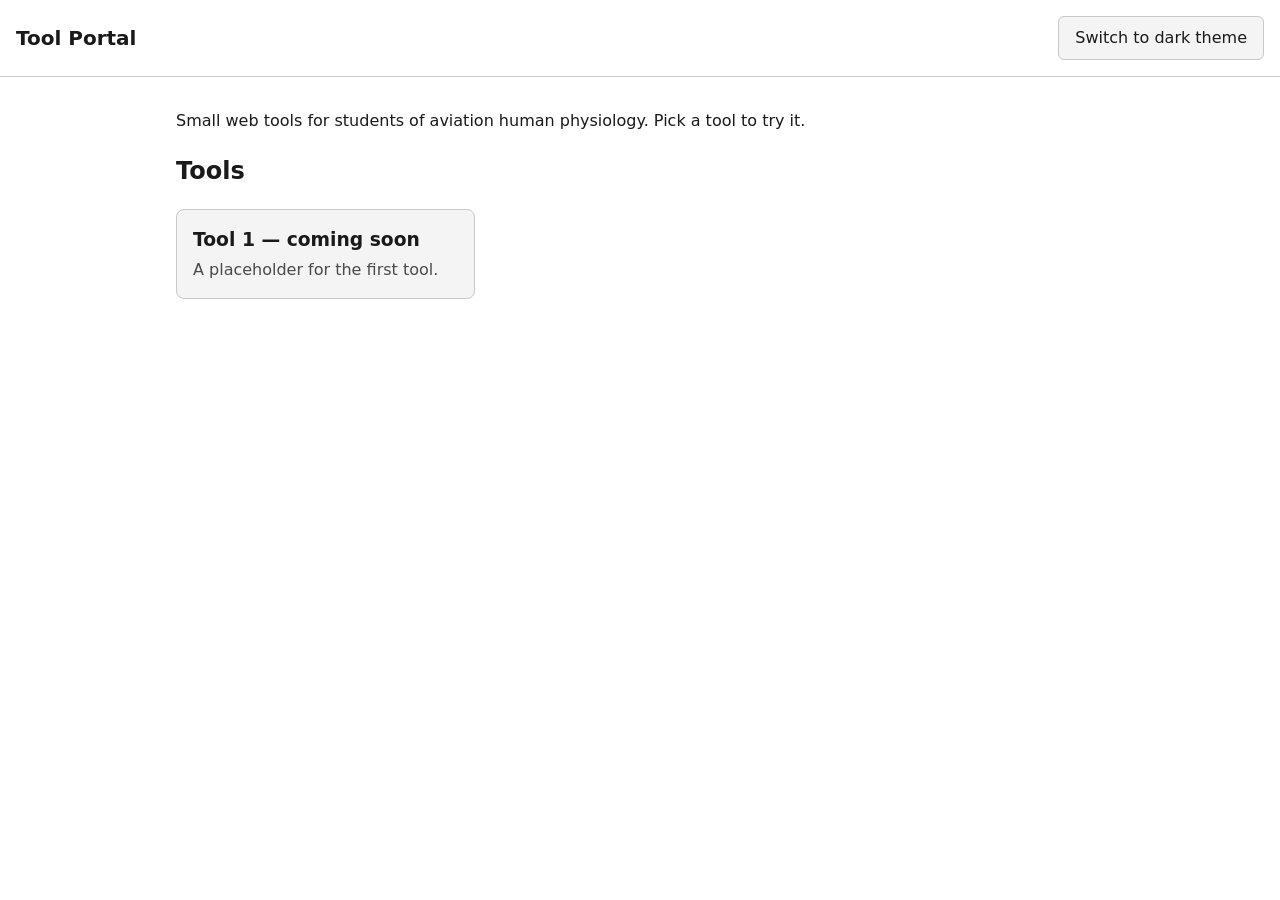
==== index.html @ d12a96b6 "Build portal homepage with placeholder tool card Co-Authored-By: Claude Sonnet 5.5 <noreply@anthropi" ====
<!DOCTYPE html>
<html lang="en" data-theme="light">
<head>
  <meta charset="utf-8">
  <meta name="viewport" content="width=device-width, initial-scale=1">
  <title>Tool Portal</title>
  <link rel="stylesheet" href="css/styles.css">
  <script src="js/theme.js"></script>
</head>
<body>
  <header class="site-header">
    <h1 class="site-title">Tool Portal</h1>
    <button id="theme-toggle" class="theme-toggle" type="button">Switch to dark theme</button>
  </header>

  <main>
    <p>Small web tools for students of aviation human physiology. Pick a tool to try it.</p>

    <h2>Tools</h2>
    <ul class="card-grid">
      <li>
        <a class="card" href="tools/tool-1/index.html">
          <h3>Tool 1 — coming soon</h3>
          <p>A placeholder for the first tool.</p>
        </a>
      </li>
    </ul>
  </main>
</body>
</html>
---- css/styles.css ----
:root {
  --bg: #ffffff;
  --text: #1a1a1a;
  --muted: #4a4a4a;
  --border: #c8c8c8;
  --surface: #f4f4f4;
  --link: #0b4f9c;
}

:root[data-theme="dark"] {
  --bg: #121212;
  --text: #f0f0f0;
  --muted: #bdbdbd;
  --border: #444444;
  --surface: #1e1e1e;
  --link: #8ab8ff;
}

* {
  box-sizing: border-box;
}

body {
  margin: 0;
  background: var(--bg);
  color: var(--text);
  font-family: system-ui, -apple-system, "Segoe UI", Roboto, sans-serif;
  line-height: 1.5;
}

a {
  color: var(--link);
}

.site-header {
  display: flex;
  flex-wrap: wrap;
  align-items: center;
  justify-content: space-between;
  gap: 0.75rem;
  padding: 1rem;
  border-bottom: 1px solid var(--border);
}

.site-title {
  margin: 0;
  font-size: 1.25rem;
}

.theme-toggle {
  min-height: 44px;
  padding: 0.5rem 1rem;
  background: var(--surface);
  color: var(--text);
  border: 1px solid var(--border);
  border-radius: 6px;
  font: inherit;
  cursor: pointer;
}

main {
  max-width: 60rem;
  margin: 0 auto;
  padding: 1rem;
}

.card-grid {
  display: grid;
  grid-template-columns: 1fr;
  gap: 1rem;
  padding: 0;
  list-style: none;
}

.card {
  display: block;
  height: 100%;
  padding: 1rem;
  background: var(--surface);
  border: 1px solid var(--border);
  border-radius: 8px;
  color: var(--text);
  text-decoration: none;
}

.card:hover,
.card:focus-visible {
  border-color: var(--link);
}

.card h3 {
  margin: 0 0 0.25rem;
}

.card p {
  margin: 0;
  color: var(--muted);
}

.back-link {
  display: inline-block;
  padding: 0.5rem 0;
}

@media (min-width: 600px) {
  .card-grid {
    grid-template-columns: repeat(2, 1fr);
  }
}

@media (min-width: 900px) {
  .card-grid {
    grid-template-columns: repeat(3, 1fr);
  }
}
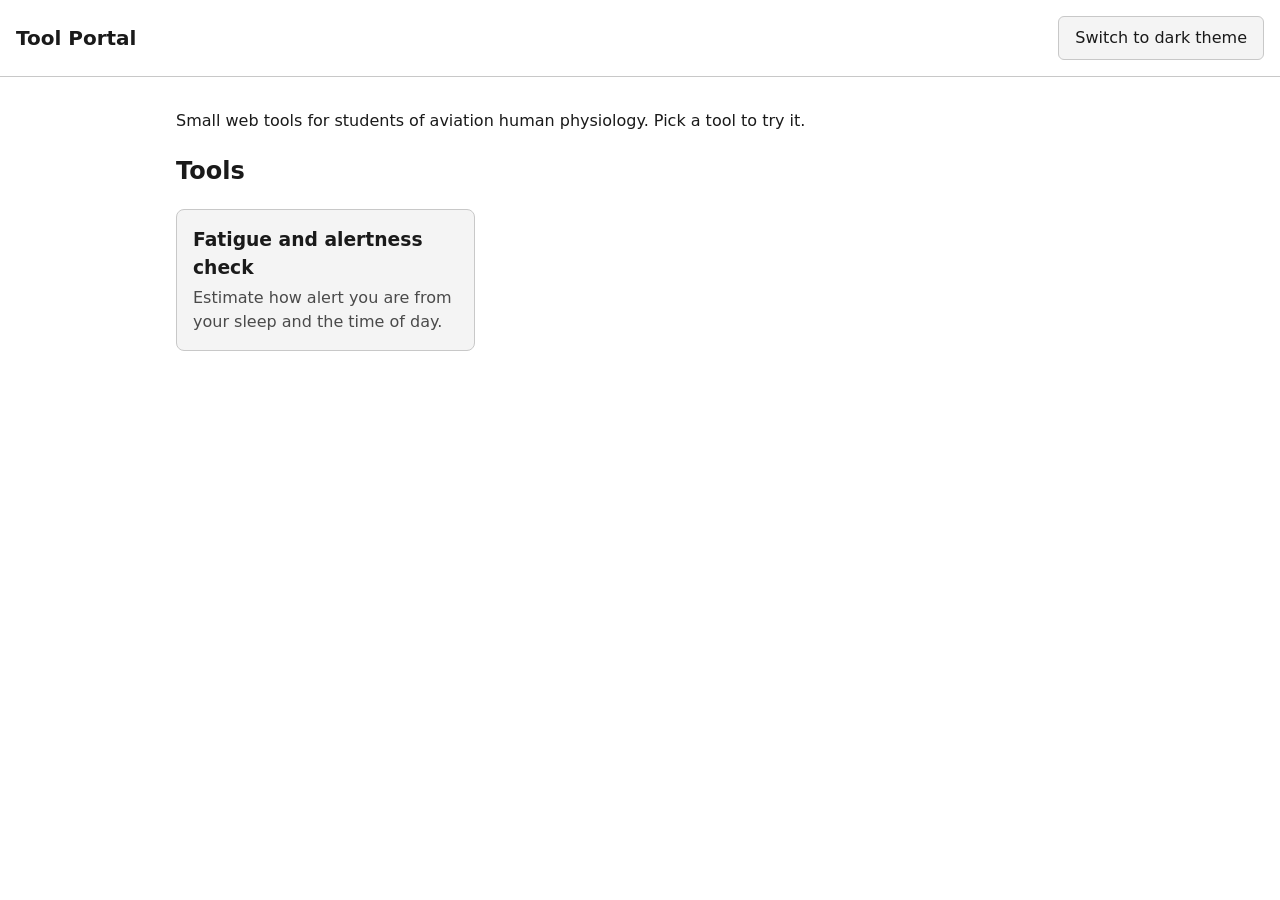
==== commit 1e62adee: "Replace placeholder with fatigue and alertness tool Co-Authored-By: Claude Sonnet 5.5 <noreply@anthr" ====
--- a/index.html
+++ b/index.html
@@ -19,9 +19,9 @@
     <h2>Tools</h2>
     <ul class="card-grid">
       <li>
-        <a class="card" href="tools/tool-1/index.html">
-          <h3>Tool 1 — coming soon</h3>
-          <p>A placeholder for the first tool.</p>
+        <a class="card" href="tools/fatigue/index.html">
+          <h3>Fatigue and alertness check</h3>
+          <p>Estimate how alert you are from your sleep and the time of day.</p>
         </a>
       </li>
     </ul>
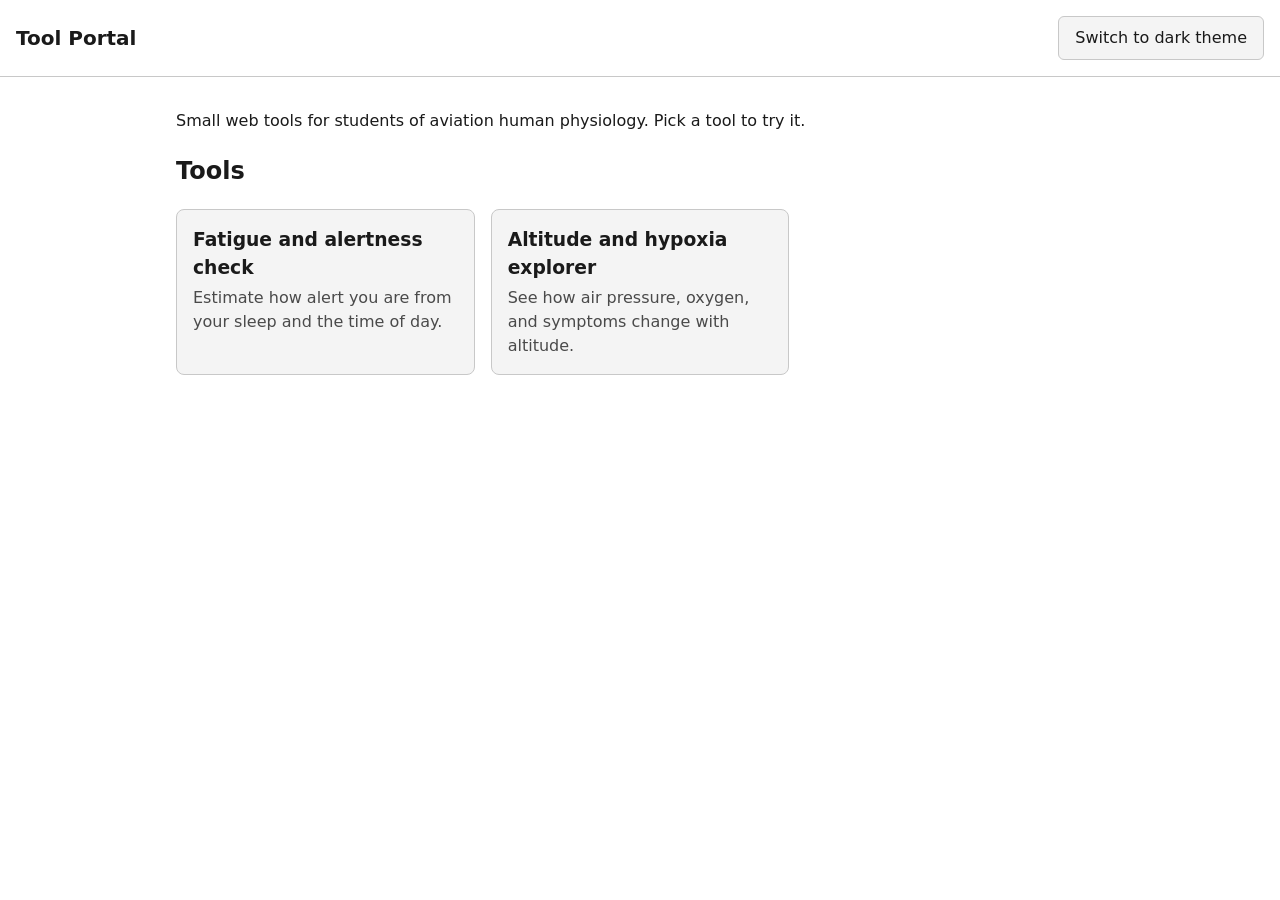
==== commit 3533a1ac: "Add altitude and hypoxia explorer tool Co-Authored-By: Claude Sonnet 5.5 <noreply@anthropic.com> Cla" ====
--- a/index.html
+++ b/index.html
@@ -24,6 +24,12 @@
           <p>Estimate how alert you are from your sleep and the time of day.</p>
         </a>
       </li>
+      <li>
+        <a class="card" href="tools/altitude/index.html">
+          <h3>Altitude and hypoxia explorer</h3>
+          <p>See how air pressure, oxygen, and symptoms change with altitude.</p>
+        </a>
+      </li>
     </ul>
   </main>
 </body>
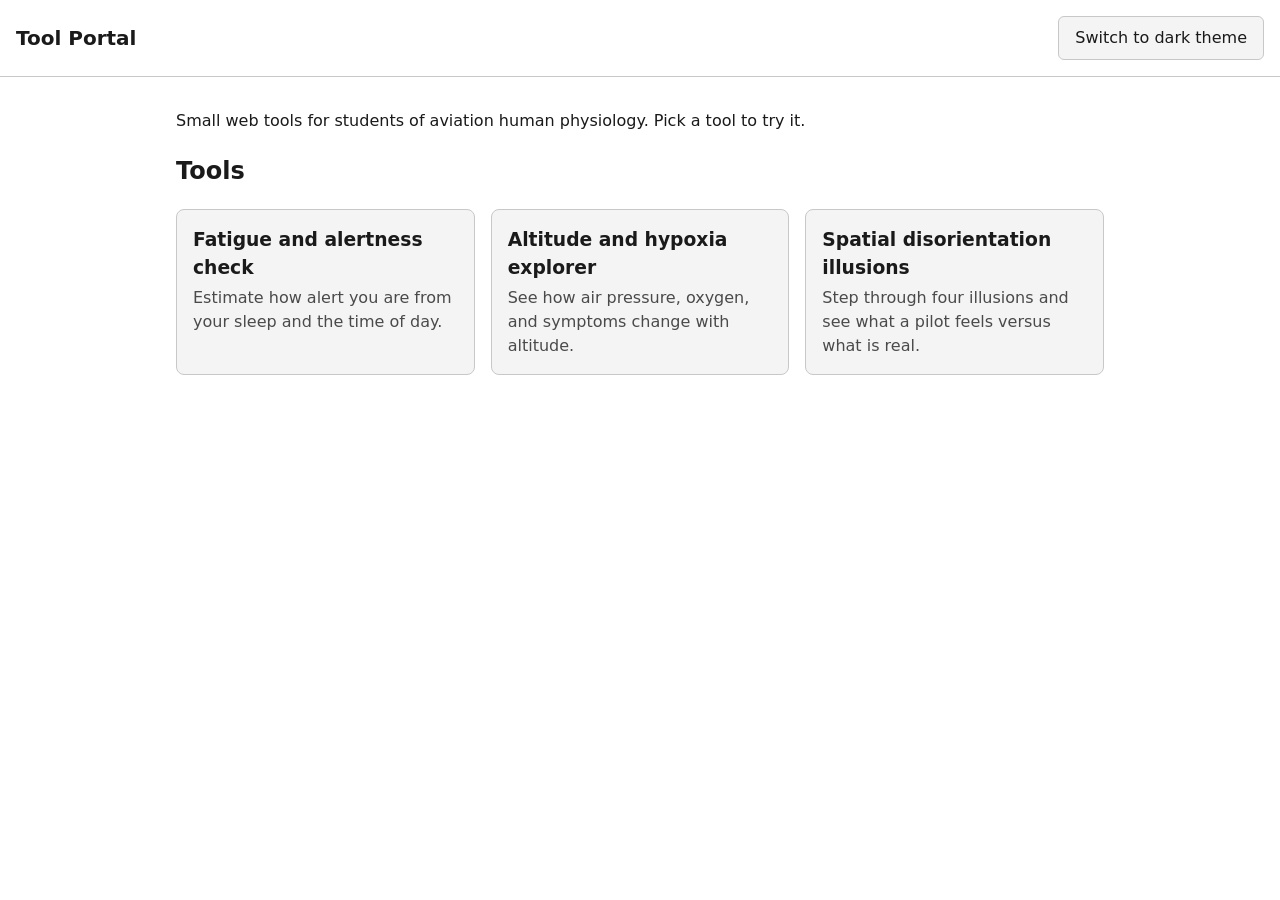
==== commit 8378d224: "Add spatial disorientation illusions tool Co-Authored-By: Claude Sonnet 5.5 <noreply@anthropic.com> " ====
--- a/index.html
+++ b/index.html
@@ -30,6 +30,12 @@
           <p>See how air pressure, oxygen, and symptoms change with altitude.</p>
         </a>
       </li>
+      <li>
+        <a class="card" href="tools/disorientation/index.html">
+          <h3>Spatial disorientation illusions</h3>
+          <p>Step through four illusions and see what a pilot feels versus what is real.</p>
+        </a>
+      </li>
     </ul>
   </main>
 </body>
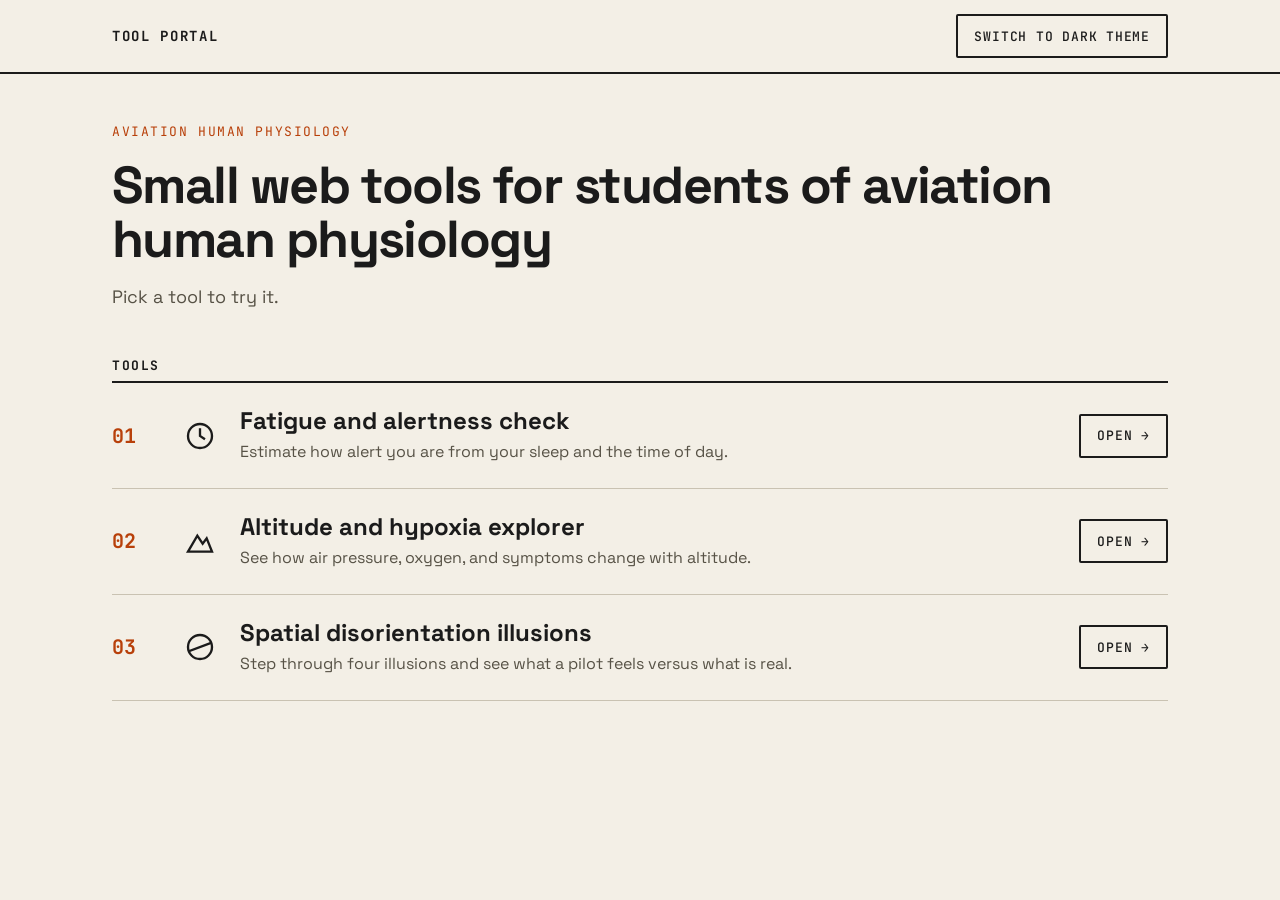
==== commit a9b4c795: "Apply Checklist visual direction to the whole portal and document it Co-Authored-By: Claude Sonnet 5" ====
--- a/index.html
+++ b/index.html
@@ -4,37 +4,48 @@
   <meta charset="utf-8">
   <meta name="viewport" content="width=device-width, initial-scale=1">
   <title>Tool Portal</title>
+  <link rel="preconnect" href="https://fonts.googleapis.com">
+  <link rel="preconnect" href="https://fonts.gstatic.com" crossorigin>
+  <link rel="stylesheet" href="https://fonts.googleapis.com/css2?family=JetBrains+Mono:wght@400;500;700&family=Space+Grotesk:wght@400;500;700&display=swap">
   <link rel="stylesheet" href="css/styles.css">
   <script src="js/theme.js"></script>
 </head>
 <body>
   <header class="site-header">
-    <h1 class="site-title">Tool Portal</h1>
+    <p class="site-title">Tool Portal</p>
     <button id="theme-toggle" class="theme-toggle" type="button">Switch to dark theme</button>
   </header>
 
   <main>
-    <p>Small web tools for students of aviation human physiology. Pick a tool to try it.</p>
+    <p class="eyebrow">Aviation human physiology</p>
+    <h1>Small web tools for students of aviation human physiology</h1>
+    <p class="lead">Pick a tool to try it.</p>
 
-    <h2>Tools</h2>
-    <ul class="card-grid">
-      <li>
-        <a class="card" href="tools/fatigue/index.html">
-          <h3>Fatigue and alertness check</h3>
+    <h2 class="section-label">Tools</h2>
+    <ul class="tool-list">
+      <li class="tool-row">
+        <svg class="tool-icon" viewBox="0 0 24 24" aria-hidden="true"><circle cx="12" cy="12" r="9"></circle><path d="M12 7v5l3 2"></path></svg>
+        <div class="tool-text">
+          <h3><a class="tool-link" href="tools/fatigue/index.html">Fatigue and alertness check</a></h3>
           <p>Estimate how alert you are from your sleep and the time of day.</p>
-        </a>
+        </div>
+        <span class="button" aria-hidden="true">Open &rarr;</span>
       </li>
-      <li>
-        <a class="card" href="tools/altitude/index.html">
-          <h3>Altitude and hypoxia explorer</h3>
+      <li class="tool-row">
+        <svg class="tool-icon" viewBox="0 0 24 24" aria-hidden="true"><path d="M3 20l7-12 4 6 3-4 4 10z"></path></svg>
+        <div class="tool-text">
+          <h3><a class="tool-link" href="tools/altitude/index.html">Altitude and hypoxia explorer</a></h3>
           <p>See how air pressure, oxygen, and symptoms change with altitude.</p>
-        </a>
+        </div>
+        <span class="button" aria-hidden="true">Open &rarr;</span>
       </li>
-      <li>
-        <a class="card" href="tools/disorientation/index.html">
-          <h3>Spatial disorientation illusions</h3>
+      <li class="tool-row">
+        <svg class="tool-icon" viewBox="0 0 24 24" aria-hidden="true"><circle cx="12" cy="12" r="9"></circle><path d="M4 15l16-6"></path></svg>
+        <div class="tool-text">
+          <h3><a class="tool-link" href="tools/disorientation/index.html">Spatial disorientation illusions</a></h3>
           <p>Step through four illusions and see what a pilot feels versus what is real.</p>
-        </a>
+        </div>
+        <span class="button" aria-hidden="true">Open &rarr;</span>
       </li>
     </ul>
   </main>
--- a/css/styles.css
+++ b/css/styles.css
@@ -1,19 +1,38 @@
+/* Design direction: "Checklist" (see CLAUDE.md, Design Direction). */
+
 :root {
-  --bg: #ffffff;
-  --text: #1a1a1a;
-  --muted: #4a4a4a;
-  --border: #c8c8c8;
-  --surface: #f4f4f4;
-  --link: #0b4f9c;
+  color-scheme: light;
+
+  --bg: #f3efe6;
+  --surface: #fbf8f1;
+  --text: #1b1b1b;
+  --muted: #575246;
+  --accent: #b8400a;
+  --border: #c9c2b2;
+
+  --font-body: "Space Grotesk", system-ui, -apple-system, "Segoe UI", Roboto, sans-serif;
+  --font-mono: "JetBrains Mono", ui-monospace, SFMono-Regular, Menlo, Consolas, monospace;
+
+  --space-1: 0.5rem;
+  --space-2: 1rem;
+  --space-3: 1.5rem;
+  --space-4: 2rem;
+  --space-5: 3rem;
+  --space-6: 4rem;
+  --page-width: 70rem;
+  --radius: 2px;
+  --rule: 2px;
 }
 
 :root[data-theme="dark"] {
-  --bg: #121212;
-  --text: #f0f0f0;
-  --muted: #bdbdbd;
-  --border: #444444;
-  --surface: #1e1e1e;
-  --link: #8ab8ff;
+  color-scheme: dark;
+
+  --bg: #101214;
+  --surface: #1a1d20;
+  --text: #f1eee6;
+  --muted: #b5b0a3;
+  --accent: #ff9a57;
+  --border: #3a3d40;
 }
 
 * {
@@ -24,92 +43,271 @@
   margin: 0;
   background: var(--bg);
   color: var(--text);
-  font-family: system-ui, -apple-system, "Segoe UI", Roboto, sans-serif;
+  font-family: var(--font-body);
+  font-size: 1rem;
   line-height: 1.5;
 }
 
 a {
-  color: var(--link);
-}
+  color: var(--accent);
+}
+
+:focus-visible {
+  outline: 3px solid var(--accent);
+  outline-offset: 2px;
+}
+
+/* Header */
 
 .site-header {
   display: flex;
   flex-wrap: wrap;
   align-items: center;
   justify-content: space-between;
-  gap: 0.75rem;
-  padding: 1rem;
-  border-bottom: 1px solid var(--border);
+  gap: var(--space-1) var(--space-2);
+  padding: 0.875rem max(var(--space-2), calc((100% - var(--page-width)) / 2 + var(--space-4)));
+  border-bottom: var(--rule) solid var(--text);
 }
 
 .site-title {
   margin: 0;
-  font-size: 1.25rem;
-}
-
+  font-family: var(--font-mono);
+  font-size: 0.875rem;
+  font-weight: 700;
+  letter-spacing: 0.12em;
+  text-transform: uppercase;
+}
+
+/* Page layout */
+
+main {
+  max-width: var(--page-width);
+  margin: 0 auto;
+  padding: var(--space-4) var(--space-2) var(--space-5);
+}
+
+main > p {
+  max-width: 45rem;
+}
+
+h1 {
+  margin: 0 0 var(--space-2);
+  font-size: clamp(2rem, 6vw, 3.25rem);
+  font-weight: 700;
+  line-height: 1.05;
+  letter-spacing: -0.03em;
+}
+
+h2 {
+  margin: var(--space-4) 0 var(--space-1);
+  font-size: 1.5rem;
+  font-weight: 700;
+  line-height: 1.2;
+}
+
+.eyebrow {
+  margin: 0 0 var(--space-2);
+  font-family: var(--font-mono);
+  font-size: 0.8125rem;
+  letter-spacing: 0.12em;
+  text-transform: uppercase;
+  color: var(--accent);
+}
+
+.lead {
+  margin: 0 0 var(--space-5);
+  font-size: 1.125rem;
+  color: var(--muted);
+}
+
+.section-label {
+  margin: 0;
+  padding-bottom: var(--space-1);
+  border-bottom: var(--rule) solid var(--text);
+  font-family: var(--font-mono);
+  font-size: 0.8125rem;
+  letter-spacing: 0.12em;
+  text-transform: uppercase;
+}
+
+.back-link {
+  display: inline-block;
+  margin-bottom: var(--space-3);
+  padding: var(--space-1) 0;
+  color: var(--text);
+  font-family: var(--font-mono);
+  font-size: 0.8125rem;
+  letter-spacing: 0.08em;
+  text-transform: uppercase;
+}
+
+/* Buttons */
+
+.button,
 .theme-toggle {
+  display: inline-flex;
+  align-items: center;
+  justify-content: center;
   min-height: 44px;
-  padding: 0.5rem 1rem;
-  background: var(--surface);
+  padding: 0.5rem var(--space-2);
+  background: var(--bg);
   color: var(--text);
-  border: 1px solid var(--border);
-  border-radius: 6px;
-  font: inherit;
+  border: var(--rule) solid var(--text);
+  border-radius: var(--radius);
+  font-family: var(--font-mono);
+  font-size: 0.8125rem;
+  font-weight: 500;
+  letter-spacing: 0.06em;
+  text-transform: uppercase;
+  text-decoration: none;
   cursor: pointer;
 }
 
-main {
-  max-width: 60rem;
-  margin: 0 auto;
-  padding: 1rem;
-}
-
-.card-grid {
-  display: grid;
-  grid-template-columns: 1fr;
-  gap: 1rem;
+.button:hover,
+.theme-toggle:hover {
+  background: var(--text);
+  color: var(--bg);
+}
+
+/* Homepage tool list */
+
+.tool-list {
+  margin: 0;
   padding: 0;
   list-style: none;
-}
-
-.card {
-  display: block;
-  height: 100%;
-  padding: 1rem;
+  counter-reset: tool;
+}
+
+.tool-row {
+  position: relative;
+  display: flex;
+  flex-wrap: wrap;
+  align-items: center;
+  gap: var(--space-2) var(--space-3);
+  padding: var(--space-3) 0;
+  border-bottom: 1px solid var(--border);
+  counter-increment: tool;
+}
+
+.tool-row::before {
+  content: counter(tool, decimal-leading-zero);
+  width: 3rem;
+  color: var(--accent);
+  font-family: var(--font-mono);
+  font-size: 1.25rem;
+  font-weight: 700;
+}
+
+.tool-icon {
+  flex: none;
+  width: 2rem;
+  height: 2rem;
+  fill: none;
+  stroke: currentColor;
+  stroke-width: 1.75;
+  stroke-linecap: square;
+}
+
+.tool-text {
+  flex: 1 1 20rem;
+  min-width: 0;
+}
+
+.tool-text h3 {
+  margin: 0 0 0.25rem;
+  font-size: 1.5rem;
+  font-weight: 700;
+  line-height: 1.2;
+}
+
+.tool-text p {
+  margin: 0;
+  color: var(--muted);
+}
+
+.tool-link {
+  color: inherit;
+  text-decoration: none;
+}
+
+.tool-link::after {
+  content: "";
+  position: absolute;
+  inset: 0;
+}
+
+.tool-link:focus-visible {
+  outline: none;
+}
+
+.tool-row:has(.tool-link:focus-visible) {
+  outline: 3px solid var(--accent);
+  outline-offset: 2px;
+}
+
+.tool-row:hover .button {
+  background: var(--text);
+  color: var(--bg);
+}
+
+/* Shared tool-page components */
+
+.result,
+.explanation {
+  margin: var(--space-3) 0;
+  padding: var(--space-3);
   background: var(--surface);
   border: 1px solid var(--border);
-  border-radius: 8px;
-  color: var(--text);
-  text-decoration: none;
-}
-
-.card:hover,
-.card:focus-visible {
-  border-color: var(--link);
-}
-
-.card h3 {
-  margin: 0 0 0.25rem;
-}
-
-.card p {
-  margin: 0;
+  border-radius: var(--radius);
+}
+
+.result h2,
+.explanation h2 {
+  margin: 0 0 var(--space-1);
+}
+
+.note {
+  max-width: 45rem;
+  margin: var(--space-4) 0 0;
+  padding-top: var(--space-2);
+  border-top: 1px solid var(--border);
   color: var(--muted);
-}
-
-.back-link {
-  display: inline-block;
-  padding: 0.5rem 0;
+  font-family: var(--font-mono);
+  font-size: 0.8125rem;
+}
+
+.chart {
+  display: block;
+  width: 100%;
+  max-width: 42rem;
+  height: auto;
+}
+
+.chart text {
+  fill: var(--text);
+  font-size: 16px;
+}
+
+.chart-axis,
+.chart-grid {
+  stroke: var(--border);
+  stroke-width: 1;
+}
+
+.chart-line {
+  fill: none;
+  stroke: var(--accent);
+  stroke-width: 3;
+}
+
+.chart-marker {
+  fill: var(--text);
+  stroke: var(--bg);
+  stroke-width: 2;
 }
 
 @media (min-width: 600px) {
-  .card-grid {
-    grid-template-columns: repeat(2, 1fr);
+  main {
+    padding: var(--space-5) var(--space-4) var(--space-5);
   }
 }
-
-@media (min-width: 900px) {
-  .card-grid {
-    grid-template-columns: repeat(3, 1fr);
-  }
-}
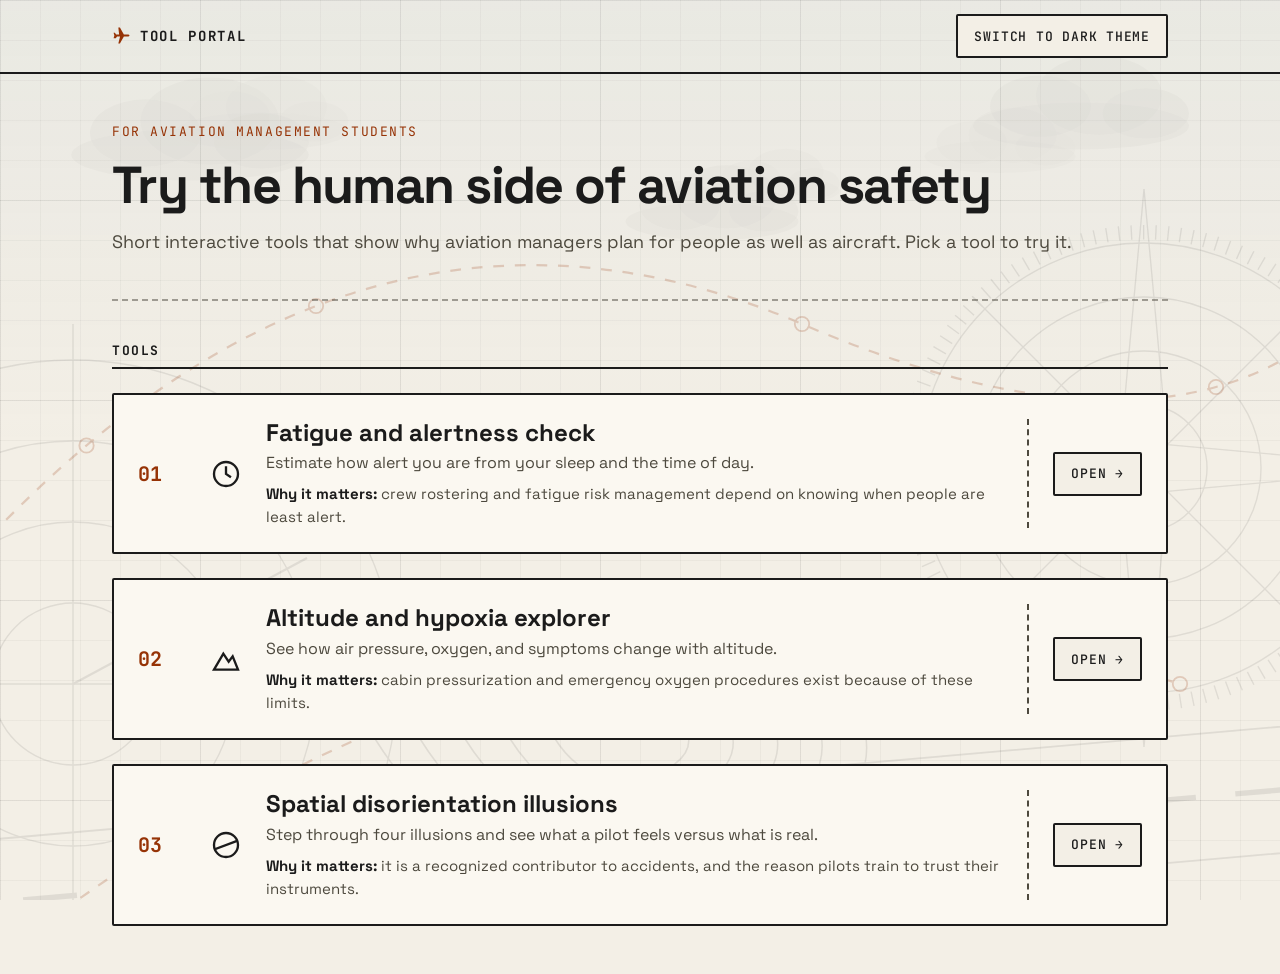
==== commit 304194b3: "Make the portal more engaging for aviation management students Co-Authored-By: Claude Sonnet 5.5 <no" ====
--- a/index.html
+++ b/index.html
@@ -17,9 +17,12 @@
   </header>
 
   <main>
-    <p class="eyebrow">Aviation human physiology</p>
-    <h1>Small web tools for students of aviation human physiology</h1>
-    <p class="lead">Pick a tool to try it.</p>
+    <section class="hero">
+      <p class="eyebrow">For aviation management students</p>
+      <h1>Try the human side of aviation safety</h1>
+      <p class="lead">Short interactive tools that show why aviation managers plan for people as well as aircraft. Pick a tool to try it.</p>
+      <div class="sky-lane" aria-hidden="true"><span class="plane"></span></div>
+    </section>
 
     <h2 class="section-label">Tools</h2>
     <ul class="tool-list">
@@ -28,24 +31,27 @@
         <div class="tool-text">
           <h3><a class="tool-link" href="tools/fatigue/index.html">Fatigue and alertness check</a></h3>
           <p>Estimate how alert you are from your sleep and the time of day.</p>
+          <p class="tool-why"><strong>Why it matters:</strong> crew rostering and fatigue risk management depend on knowing when people are least alert.</p>
         </div>
-        <span class="button" aria-hidden="true">Open &rarr;</span>
+        <span class="tool-stub" aria-hidden="true"><span class="button">Open &rarr;</span></span>
       </li>
       <li class="tool-row">
         <svg class="tool-icon" viewBox="0 0 24 24" aria-hidden="true"><path d="M3 20l7-12 4 6 3-4 4 10z"></path></svg>
         <div class="tool-text">
           <h3><a class="tool-link" href="tools/altitude/index.html">Altitude and hypoxia explorer</a></h3>
           <p>See how air pressure, oxygen, and symptoms change with altitude.</p>
+          <p class="tool-why"><strong>Why it matters:</strong> cabin pressurization and emergency oxygen procedures exist because of these limits.</p>
         </div>
-        <span class="button" aria-hidden="true">Open &rarr;</span>
+        <span class="tool-stub" aria-hidden="true"><span class="button">Open &rarr;</span></span>
       </li>
       <li class="tool-row">
         <svg class="tool-icon" viewBox="0 0 24 24" aria-hidden="true"><circle cx="12" cy="12" r="9"></circle><path d="M4 15l16-6"></path></svg>
         <div class="tool-text">
           <h3><a class="tool-link" href="tools/disorientation/index.html">Spatial disorientation illusions</a></h3>
           <p>Step through four illusions and see what a pilot feels versus what is real.</p>
+          <p class="tool-why"><strong>Why it matters:</strong> it is a recognized contributor to accidents, and the reason pilots train to trust their instruments.</p>
         </div>
-        <span class="button" aria-hidden="true">Open &rarr;</span>
+        <span class="tool-stub" aria-hidden="true"><span class="button">Open &rarr;</span></span>
       </li>
     </ul>
   </main>
--- a/css/styles.css
+++ b/css/styles.css
@@ -1,4 +1,6 @@
 /* Design direction: "Checklist" (see CLAUDE.md, Design Direction). */
+
+@import url("background.css");
 
 :root {
   color-scheme: light;
@@ -6,8 +8,8 @@
   --bg: #f3efe6;
   --surface: #fbf8f1;
   --text: #1b1b1b;
-  --muted: #575246;
-  --accent: #b8400a;
+  --muted: #4d493e;
+  --accent: #963306;
   --border: #c9c2b2;
 
   --font-body: "Space Grotesk", system-ui, -apple-system, "Segoe UI", Roboto, sans-serif;
@@ -22,6 +24,7 @@
   --page-width: 70rem;
   --radius: 2px;
   --rule: 2px;
+  --plane: url("data:image/svg+xml,<svg xmlns='http://www.w3.org/2000/svg' viewBox='0 0 24 24'><g transform='rotate(90 12 12)'><path d='M12 2c.8 0 1.3 1 1.3 2.2V9l8.7 5v2l-8.7-2.2v3.8l2.2 1.6V22L12 21l-3.5 1v-1.6l2.2-1.6v-3.8L2 16v-2l8.7-5V4.2C10.7 3 11.2 2 12 2z'/></g></svg>");
 }
 
 :root[data-theme="dark"] {
@@ -69,6 +72,18 @@
   border-bottom: var(--rule) solid var(--text);
 }
 
+.site-title::before {
+  content: "";
+  display: inline-block;
+  width: 1.4em;
+  height: 1.4em;
+  margin-right: 0.6em;
+  vertical-align: -0.35em;
+  background: var(--accent);
+  -webkit-mask: var(--plane) center / contain no-repeat;
+  mask: var(--plane) center / contain no-repeat;
+}
+
 .site-title {
   margin: 0;
   font-family: var(--font-mono);
@@ -139,6 +154,44 @@
   font-size: 0.8125rem;
   letter-spacing: 0.08em;
   text-transform: uppercase;
+}
+
+/* Homepage hero: a plane flying along a dashed flight path */
+
+.sky-lane {
+  position: relative;
+  height: 2.5rem;
+  margin: calc(var(--space-3) * -1) 0 var(--space-3);
+  overflow: hidden;
+  pointer-events: none;
+}
+
+.sky-lane::before {
+  content: "";
+  position: absolute;
+  top: 50%;
+  right: 0;
+  left: 0;
+  border-top: 2px dashed var(--muted);
+  opacity: 0.5;
+}
+
+.sky-lane .plane {
+  position: absolute;
+  top: 50%;
+  left: -2rem;
+  width: 1.75rem;
+  height: 1.75rem;
+  margin-top: -0.875rem;
+  background: var(--accent);
+  -webkit-mask: var(--plane) center / contain no-repeat;
+  mask: var(--plane) center / contain no-repeat;
+  animation: fly 30s linear infinite;
+}
+
+@keyframes fly {
+  from { left: -2rem; }
+  to { left: 100%; }
 }
 
 /* Buttons */
@@ -184,9 +237,18 @@
   flex-wrap: wrap;
   align-items: center;
   gap: var(--space-2) var(--space-3);
-  padding: var(--space-3) 0;
-  border-bottom: 1px solid var(--border);
+  margin: var(--space-3) 0 0;
+  padding: var(--space-3);
+  background: var(--surface);
+  border: var(--rule) solid var(--text);
+  border-radius: var(--radius);
   counter-increment: tool;
+  transition: transform 0.15s ease, box-shadow 0.15s ease;
+}
+
+.tool-row:hover {
+  transform: translate(-2px, -2px);
+  box-shadow: 4px 4px 0 var(--text);
 }
 
 .tool-row::before {
@@ -225,6 +287,24 @@
   color: var(--muted);
 }
 
+.tool-text .tool-why {
+  margin-top: 0.5rem;
+  font-size: 0.9375rem;
+}
+
+.tool-text .tool-why strong {
+  color: var(--text);
+}
+
+/* The perforated stub of the boarding pass holds the Open button */
+.tool-stub {
+  display: flex;
+  align-items: center;
+  align-self: stretch;
+  padding-left: var(--space-3);
+  border-left: var(--rule) dashed var(--muted);
+}
+
 .tool-link {
   color: inherit;
   text-decoration: none;
@@ -266,6 +346,59 @@
   margin: 0 0 var(--space-1);
 }
 
+.learn {
+  max-width: 45rem;
+  margin: var(--space-3) 0;
+  padding: var(--space-3);
+  background: var(--surface);
+  border: var(--rule) solid var(--text);
+  border-radius: var(--radius);
+}
+
+.learn-label {
+  margin: 0 0 var(--space-1);
+  color: var(--accent);
+  font-family: var(--font-mono);
+  font-size: 0.8125rem;
+  letter-spacing: 0.12em;
+  text-transform: uppercase;
+}
+
+.learn p {
+  margin: 0;
+}
+
+.learn details {
+  margin-top: var(--space-2);
+}
+
+.learn summary {
+  display: flex;
+  align-items: center;
+  min-height: 44px;
+  font-family: var(--font-mono);
+  font-size: 0.8125rem;
+  font-weight: 500;
+  letter-spacing: 0.06em;
+  text-transform: uppercase;
+  cursor: pointer;
+}
+
+.learn summary::before {
+  content: "+";
+  margin-right: 0.5rem;
+  font-weight: 700;
+}
+
+.learn details[open] summary::before {
+  content: "\2212";
+}
+
+.learn details p {
+  margin-top: var(--space-1);
+  color: var(--muted);
+}
+
 .note {
   max-width: 45rem;
   margin: var(--space-4) 0 0;
@@ -306,6 +439,30 @@
   stroke-width: 2;
 }
 
+@media (max-width: 599px) {
+  .tool-stub {
+    flex-basis: 100%;
+    padding: var(--space-2) 0 0;
+    border-top: var(--rule) dashed var(--muted);
+    border-left: 0;
+  }
+}
+
+@media (prefers-reduced-motion: reduce) {
+  .sky-lane .plane {
+    left: calc(100% - 3rem);
+    animation: none;
+  }
+
+  .tool-row {
+    transition: none;
+  }
+
+  .tool-row:hover {
+    transform: none;
+  }
+}
+
 @media (min-width: 600px) {
   main {
     padding: var(--space-5) var(--space-4) var(--space-5);
